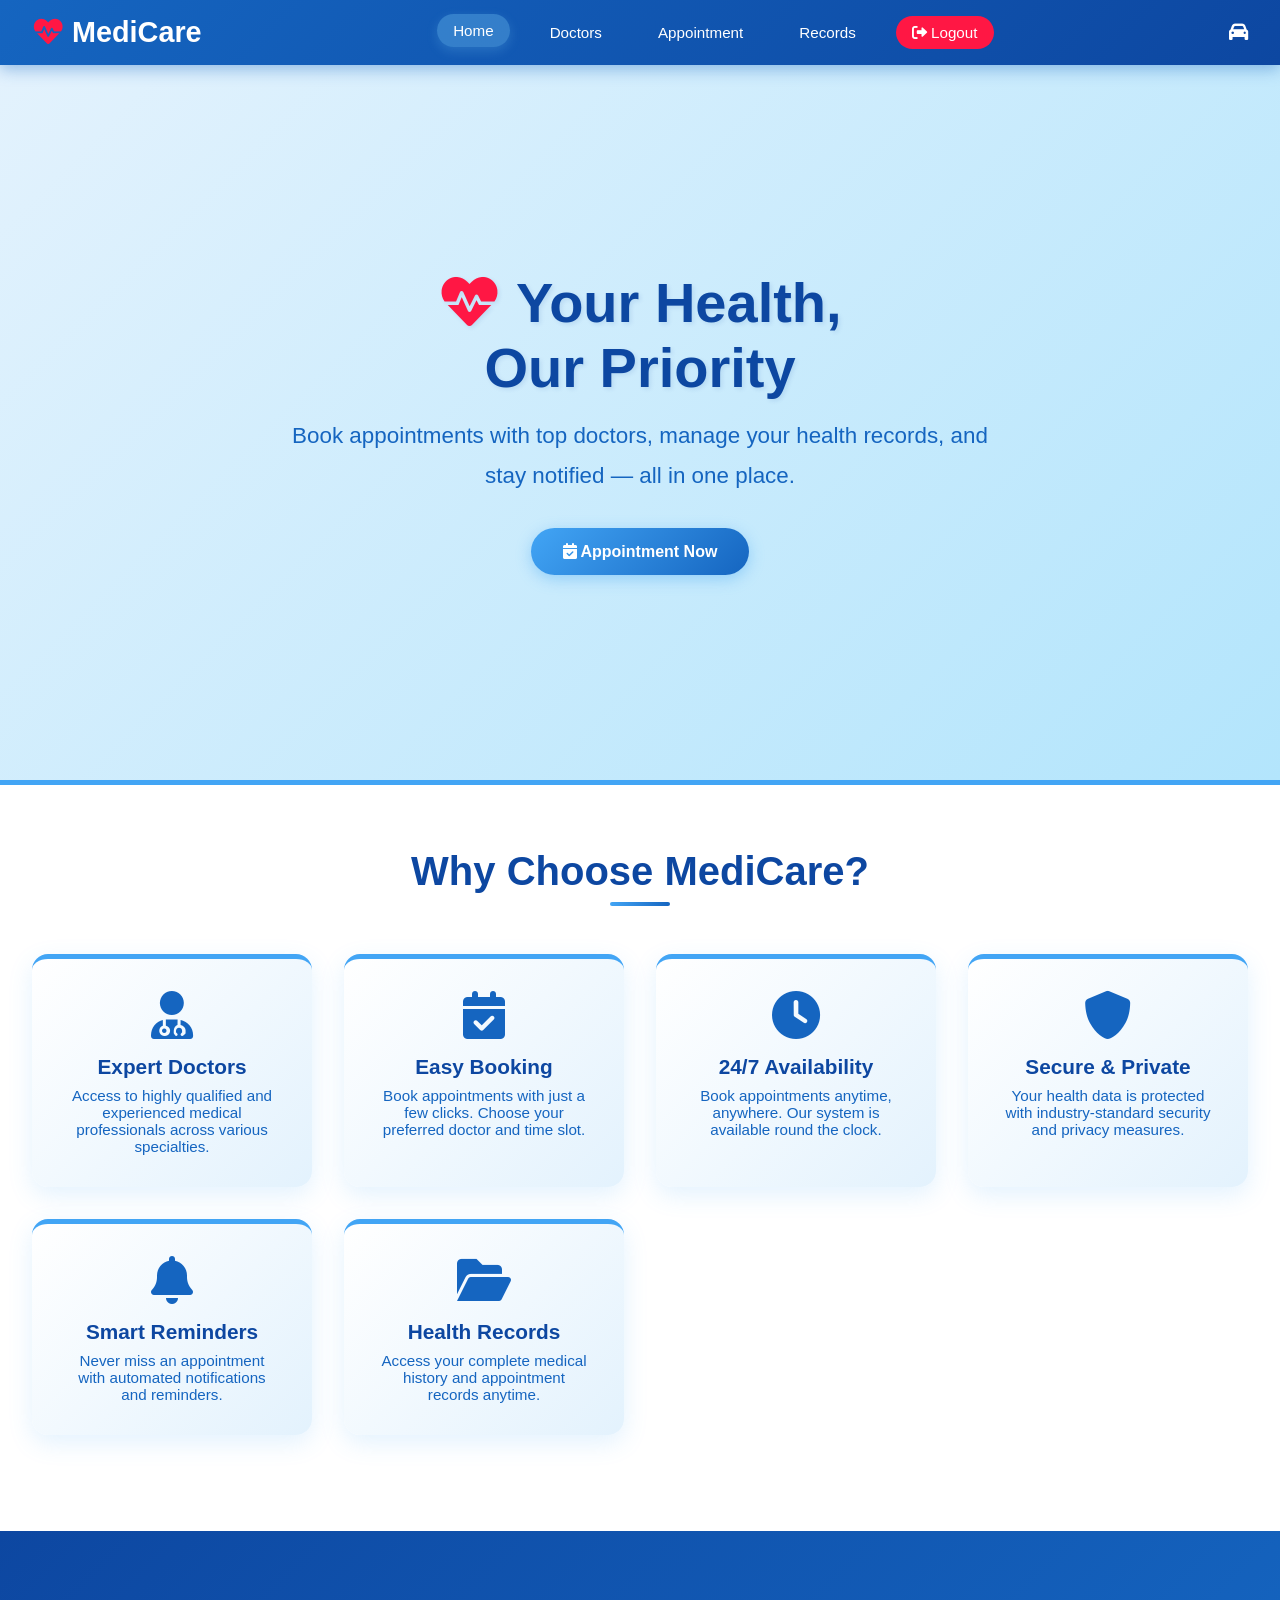
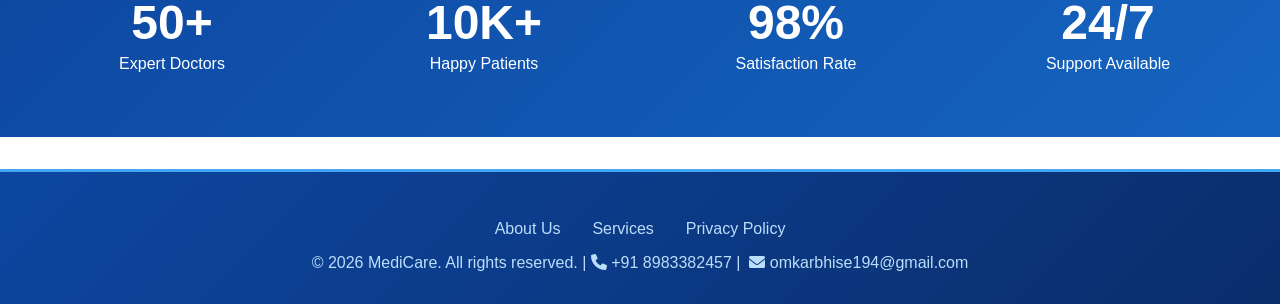
==== index.html @ a485c049 "Initial commit - MediCare project" ====
<!DOCTYPE html>
<html lang="en">
<head>
    <meta charset="UTF-8" />
    <meta name="viewport" content="width=device-width, initial-scale=1.0" />
    <title>MediCare - Your Health, Our Priority</title>

    <!-- Font Awesome Icons -->
    <link rel="stylesheet" href="https://cdnjs.cloudflare.com/ajax/libs/font-awesome/6.0.0-beta3/css/all.min.css" />

    <!-- CSS Path -->
    <link rel="stylesheet" href="css/style.css" />
</head>
<body class="home-page">

    <header>
        <div class="logo">
            <i class="fas fa-heartbeat"></i> MediCare
        </div>
        <nav>
            <a href="file:///D:/helatcare-project/frontend/index.html" class="active">Home</a>
            <a href="file:///D:/helatcare-project/frontend/doctor.html">Doctors</a>
            <a href="file:///D:/helatcare-project/frontend/boking%20from.html">Appointment</a>
            <a href="file:///D:/helatcare-project/frontend/records.html">Records</a>
            <a href="file:///D:/helatcare-project/frontend/login.html" class="logout-btn"><i class="fas fa-sign-out-alt"></i> Logout</a>
        </nav>
        <div class="nav-icons">
              
            </a>
            <a href="file:///D:/helatcare-project/frontend/ambulance.html">
                <i class="fas fa-car" title="Ambulance"></i>
            </a>
        </div>
    </header>

    <section class="hero">
        <h1><i class="fas fa-heartbeat"></i> Your Health, <br/>Our Priority</h1>
        <p>Book appointments with top doctors, manage your health records, and stay notified — all in one place.</p>
        <a href="doctor.html" class="btn"><i class="fas fa-calendar-check"></i> Appointment Now</a>
    </section>

    <section class="features-section">
        <h2 class="section-title">Why Choose MediCare?</h2>
        <div class="features-grid">
            <div class="feature-card">
                <i class="fas fa-user-md"></i>
                <h3>Expert Doctors</h3>
                <p>Access to highly qualified and experienced medical professionals across various specialties.</p>
            </div>
            <div class="feature-card">
                <i class="fas fa-calendar-check"></i>
                <h3>Easy Booking</h3>
                <p>Book appointments with just a few clicks. Choose your preferred doctor and time slot.</p>
            </div>
            <div class="feature-card">
                <i class="fas fa-clock"></i>
                <h3>24/7 Availability</h3>
                <p>Book appointments anytime, anywhere. Our system is available round the clock.</p>
            </div>
            <div class="feature-card">
                <i class="fas fa-shield-alt"></i>
                <h3>Secure & Private</h3>
                <p>Your health data is protected with industry-standard security and privacy measures.</p>
            </div>
            <div class="feature-card">
                <i class="fas fa-bell"></i>
                <h3>Smart Reminders</h3>
                <p>Never miss an appointment with automated notifications and reminders.</p>
            </div>
            <div class="feature-card">
                <i class="fas fa-folder-open"></i>
                <h3>Health Records</h3>
                <p>Access your complete medical history and appointment records anytime.</p>
            </div>
        </div>
    </section>

    <section class="stats-section">
        <div class="stats-grid">
            <div class="stat-item">
                <h3>50+</h3>
                <p>Expert Doctors</p>
            </div>
            <div class="stat-item">
                <h3>10K+</h3>
                <p>Happy Patients</p>
            </div>
            <div class="stat-item">
                <h3>98%</h3>
                <p>Satisfaction Rate</p>
            </div>
            <div class="stat-item">
                <h3>24/7</h3>
                <p>Support Available</p>
            </div>
        </div>
    </section>

    <footer>
        <div class="footer-links">
            <a href="file:///D:/helatcare-project/frontend/about%20us.html">About Us</a>
            <a href="file:///D:/helatcare-project/frontend/services.html">Services</a>
            <a href="file:///D:/helatcare-project/frontend/privacy.html">Privacy Policy</a>
        </div>
        <div>
            &copy; 2026 MediCare. All rights reserved. | 
            <i class="fas fa-phone"></i> +91 8983382457&nbsp;|&nbsp;
            <i class="fas fa-envelope"></i> omkarbhise194@gmail.com
        </div>
    </footer>

    <!-- JavaScript Path -->
    <script src="js/script.js"></script>
</body>
</html>
---- css/style.css ----
/* ========== CSS RESET & BASE ========== */
* {
    margin: 0;
    padding: 0;
    box-sizing: border-box;
}

body {
    font-family: 'Segoe UI', Tahoma, Geneva, Verdana, sans-serif;
    color: #0d47a1;
    min-height: 100vh;
    transition: background-color 0.4s ease;
}

a {
    text-decoration: none;
    color: inherit;
}

/* Home Page & General Background */
body.home-page {
    background: url("https://static.vecteezy.com/system/resources/thumbnails/023/639/130/small/molecular-structure-with-hospital-cross-for-medical-chemistry-and-science-concept-background-illustration-vector.jpg") no-repeat center center fixed;
    background-size: cover;
}

/* Login Page Initial Background */
body.login-page-body {
    display: flex;
    justify-content: center;
    align-items: center;
    background-color: #121212;
}

/* Light ON Background Effect */
body.login-page-body.light-on {
    background-color: #162521 !important;
}

/* ========== HEADER & NAV ========== */
header {
    background: linear-gradient(135deg, #1565c0 0%, #0d47a1 100%);
    color: #fff;
    padding: 1rem 2rem;
    display: flex;
    justify-content: space-between;
    align-items: center;
    flex-wrap: wrap;
    box-shadow: 0 4px 15px rgba(21, 101, 192, 0.4);
    position: sticky;
    top: 0;
    z-index: 100;
}

.logo {
    font-size: 1.8rem;
    font-weight: 700;
    display: flex;
    align-items: center;
    gap: 0.5rem;
}

.logo i {
    color: #ff1744;
    animation: heartbeat 1.5s ease-in-out infinite;
}

@keyframes heartbeat {
    0% { transform: scale(1); }
    14% { transform: scale(1.3); }
    28% { transform: scale(1); }
    42% { transform: scale(1.3); }
    56% { transform: scale(1); }
    100% { transform: scale(1); }
}

nav {
    display: flex;
    gap: 1.5rem;
    flex-wrap: wrap;
    align-items: center;
}

nav a {
    padding: 0.5rem 1rem;
    border-radius: 30px;
    transition: all 0.3s;
    font-weight: 500;
    font-size: 0.95rem;
    cursor: pointer;
}

nav a:hover,
nav a.active {
    background: rgba(129, 212, 250, 0.3);
    transform: translateY(-2px);
    box-shadow: 0 4px 12px rgba(129, 212, 250, 0.2);
}

.logout-btn {
    background: #ff1744;
    color: white !important;
}

.logout-btn:hover {
    background: #d50000 !important;
}

.nav-icons {
    display: flex;
    gap: 1.2rem;
    align-items: center;
}

.nav-icons i {
    font-size: 1.2rem;
    cursor: pointer;
    transition: all 0.3s;
}

.nav-icons i:hover {
    color: #81d4fa;
    transform: scale(1.2);
}

.profile-img {
    width: 25px;
    height: 25px;
    border-radius: 50%;
    object-fit: cover;
    cursor: pointer;
}

/* ========== HERO SECTION ========== */
.hero {
    background: linear-gradient(135deg, #e3f2fd 0%, #b3e5fc 100%);
    padding: 5rem 2rem;
    text-align: center;
    border-bottom: 5px solid #42a5f5;
    min-height: 80vh;
    display: flex;
    flex-direction: column;
    justify-content: center;
    align-items: center;
}

.hero h1 {
    font-size: 3.5rem;
    margin-bottom: 1rem;
    color: #0d47a1;
    text-shadow: 2px 2px 4px rgba(13, 71, 161, 0.1);
}

.hero h1 i {
    color: #ff1744;
    animation: heartbeat 1.5s ease-in-out infinite;
}

.hero p {
    font-size: 1.4rem;
    color: #1565c0;
    max-width: 700px;
    margin: 0 auto 2rem;
    line-height: 1.8;
}

/* ========== ENHANCED BUTTON ANIMATION ========== */
.btn {
    background: linear-gradient(135deg, #42a5f5 0%, #1565c0 100%);
    color: #fff;
    padding: 0.9rem 2rem;
    border-radius: 50px;
    font-weight: 600;
    border: none;
    font-size: 1rem;
    cursor: pointer;
    display: inline-block;
    position: relative;
    overflow: hidden;
    z-index: 1;
    transition: all 0.4s cubic-bezier(0.175, 0.885, 0.32, 1.275);
    box-shadow: 0 4px 15px rgba(66, 165, 245, 0.4);
}

/* Hover Effect: Scale Up & Lift */
.btn:hover {
    transform: translateY(-5px) scale(1.03);
    box-shadow: 0 10px 25px rgba(21, 101, 192, 0.5);
    color: #ffffff;
}

/* Shine / Light Sweep Effect */
.btn::before {
    content: '';
    position: absolute;
    top: 0;
    left: -100%;
    width: 100%;
    height: 100%;
    background: linear-gradient(
        120deg,
        transparent,
        rgba(255, 255, 255, 0.4),
        transparent
    );
    transition: all 0.6s ease-in-out;
    z-index: 2;
}

.btn:hover::before {
    left: 100%;
}

/* Click Active Pulse Effect */
.btn:active {
    transform: translateY(-1px) scale(0.98);
    box-shadow: 0 2px 10px rgba(21, 101, 192, 0.4);
}

/* ========== FEATURES & STATS ========== */
.features-section {
    padding: 4rem 2rem;
    max-width: 1300px;
    margin: 0 auto;
}

.section-title {
    text-align: center;
    font-size: 2.5rem;
    margin-bottom: 3rem;
    color: #0d47a1;
    position: relative;
}

.section-title::after {
    content: '';
    display: block;
    width: 60px;
    height: 4px;
    background: linear-gradient(90deg, #42a5f5, #1565c0);
    margin: 0.5rem auto;
    border-radius: 4px;
}

.features-grid {
    display: grid;
    grid-template-columns: repeat(auto-fit, minmax(280px, 1fr));
    gap: 2rem;
}

.feature-card {
    background: linear-gradient(135deg, #ffffff 0%, #e3f2fd 100%);
    border-radius: 16px;
    padding: 2rem;
    box-shadow: 0 8px 25px rgba(66, 165, 245, 0.15);
    text-align: center;
    transition: all 0.3s;
    border-top: 5px solid #42a5f5;
}

.feature-card:hover {
    transform: translateY(-10px);
    box-shadow: 0 20px 40px rgba(66, 165, 245, 0.25);
    border-top-color: #0d47a1;
}

.feature-card i {
    font-size: 3rem;
    color: #1565c0;
    margin-bottom: 1rem;
}

.feature-card h3 {
    font-size: 1.3rem;
    margin-bottom: 0.5rem;
    color: #0d47a1;
}

.feature-card p {
    color: #1565c0;
    font-size: 0.95rem;
}

/* Doctor Profile Images inside cards */
.doctor-img {
    width: 120px;
    height: 120px;
    object-fit: cover;
    border-radius: 50%;
    margin: 0 auto 15px auto;
    display: block;
    border: 3px solid #42a5f5;
}

.stats-section {
    background: linear-gradient(135deg, #0d47a1 0%, #1565c0 100%);
    padding: 4rem 2rem;
    margin: 2rem 0;
}

.stats-grid {
    max-width: 1300px;
    margin: 0 auto;
    display: grid;
    grid-template-columns: repeat(auto-fit, minmax(200px, 1fr));
    gap: 2rem;
    text-align: center;
}

.stat-item {
    color: #fff;
}

.stat-item h3 {
    font-size: 3rem;
    font-weight: 700;
    margin-bottom: 0.3rem;
}

/* ========== FOOTER ========== */
footer {
    background: linear-gradient(135deg, #0d47a1 0%, #0a2d6b 100%);
    color: #bbdefb;
    text-align: center;
    padding: 2rem;
    margin-top: 2rem;
    border-top: 3px solid #42a5f5;
}

.footer-links {
    display: flex;
    justify-content: center;
    gap: 2rem;
    flex-wrap: wrap;
    margin: 1rem 0;
}

/* ========== LOGIN & GREEN LAMP GLOW STYLES ========== */
.login-wrapper {
    display: flex;
    align-items: center;
    gap: 2.5rem;
    position: relative;
    flex-wrap: wrap;
    justify-content: center;
    padding: 20px;
}

.lamp-container {
    position: relative;
    display: flex;
    justify-content: center;
    align-items: center;
}

.lamp-svg {
    z-index: 2;
    overflow: visible;
    cursor: pointer;
}

.pull-cord {
    cursor: pointer;
}

.pull-cord:hover #cordBall {
    fill: #ff4757;
}

/* Green Glow Element */
.lamp-glow {
    position: absolute;
    top: 70px;
    left: 50%;
    transform: translateX(-50%);
    width: 0px;
    height: 0px;
    background: radial-gradient(circle, rgba(46, 204, 113, 0.65) 0%, rgba(46, 204, 113, 0.15) 50%, rgba(0,0,0,0) 75%);
    border-radius: 50%;
    transition: width 0.4s ease, height 0.4s ease, opacity 0.4s ease;
    opacity: 0;
    pointer-events: none;
    z-index: 1;
}

body.login-page-body.light-on .lamp-glow {
    width: 450px;
    height: 450px;
    opacity: 1;
}

.login-card {
    background: #1e1e1e;
    padding: 2.2rem 2rem;
    border-radius: 16px;
    width: 340px;
    box-shadow: 0 10px 30px rgba(0,0,0,0.5);
    border: 1px solid #2d2d2d;
    transition: all 0.4s ease;
    z-index: 2;
}

body.login-page-body.light-on .login-card {
    background: #1e2d27;
    border-color: #2ecc71;
    box-shadow: 0 0 25px rgba(46, 204, 113, 0.3);
}

.login-card h2 {
    color: #ffffff;
    margin-bottom: 1.5rem;
    font-size: 1.6rem;
    text-align: center;
}

.input-field {
    margin-bottom: 1.2rem;
}

.input-field label {
    display: block;
    color: #a4b0be;
    font-size: 0.85rem;
    margin-bottom: 0.4rem;
}

.input-field input {
    width: 100%;
    padding: 10px 12px;
    border-radius: 8px;
    border: 1px solid #333;
    background: #2b2b2b;
    color: #fff;
    outline: none;
    transition: border 0.3s;
}

.input-field input:focus {
    border-color: #2ecc71;
}

.role-selector {
    display: flex;
    justify-content: space-around;
    color: #ccc;
    font-size: 0.85rem;
    margin-bottom: 1.2rem;
    background: rgba(255, 255, 255, 0.05);
    padding: 8px;
    border-radius: 6px;
}

.role-selector label {
    cursor: pointer;
}

.login-btn {
    width: 100%;
    padding: 12px;
    border: none;
    border-radius: 8px;
    background: #e74c3c;
    color: white;
    font-weight: bold;
    font-size: 1rem;
    cursor: pointer;
    transition: transform 0.1s, background 0.3s;
}

body.login-page-body.light-on .login-btn {
    background: #2ecc71;
}

.error-msg {
    color: #ff4757;
    font-size: 0.85rem;
    margin-bottom: 0.8rem;
    min-height: 18px;
    text-align: center;
}

.form-footer {
    margin-top: 1.2rem;
    text-align: center;
}

.forgot-link {
    color: #888;
    font-size: 0.8rem;
}

.forgot-link:hover {
    color: #2ecc71;
}

/* RESPONSIVE */
@media (max-width: 768px) {
    header { flex-direction: column; gap: 0.5rem; text-align: center; padding: 1rem; }
    nav { justify-content: center; gap: 0.5rem; }
    .hero { padding: 3rem 1rem; min-height: 60vh; }
    .hero h1 { font-size: 2.2rem; }
    .stats-grid { grid-template-columns: repeat(2, 1fr); }
}
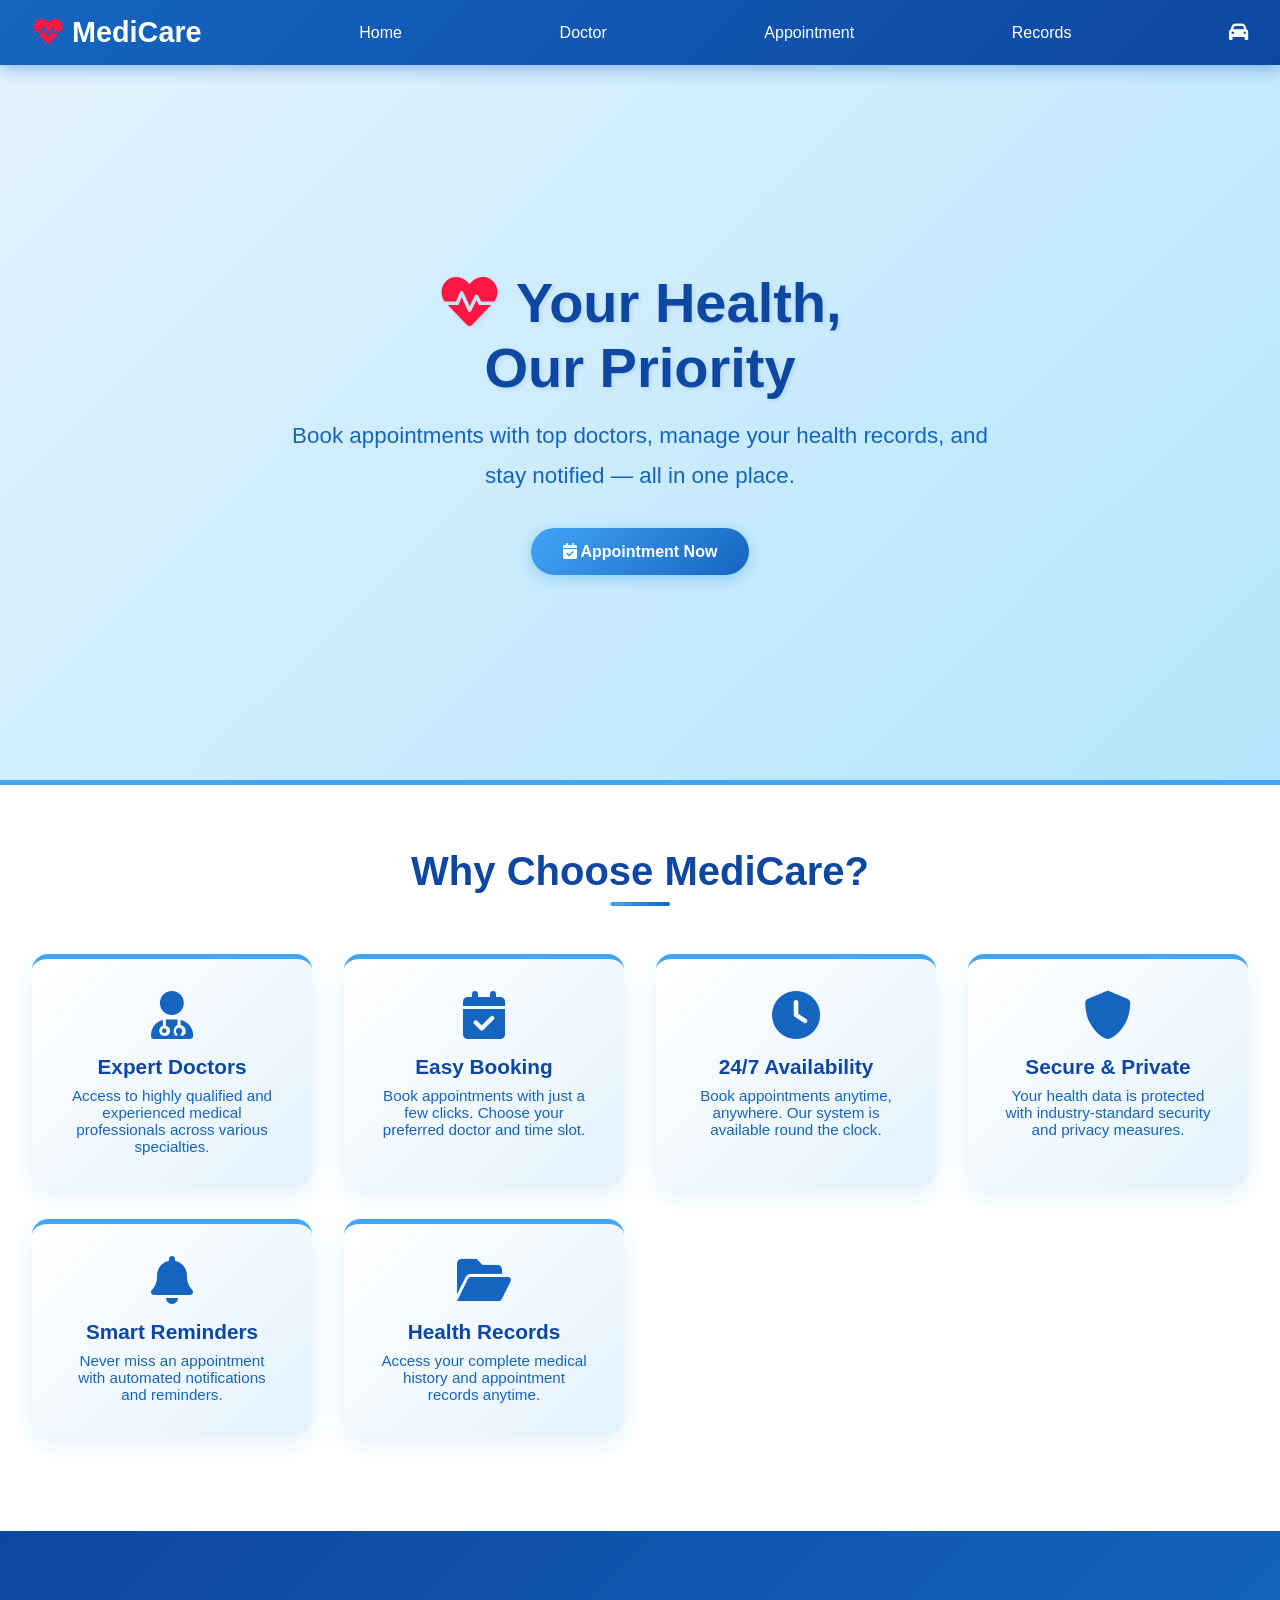
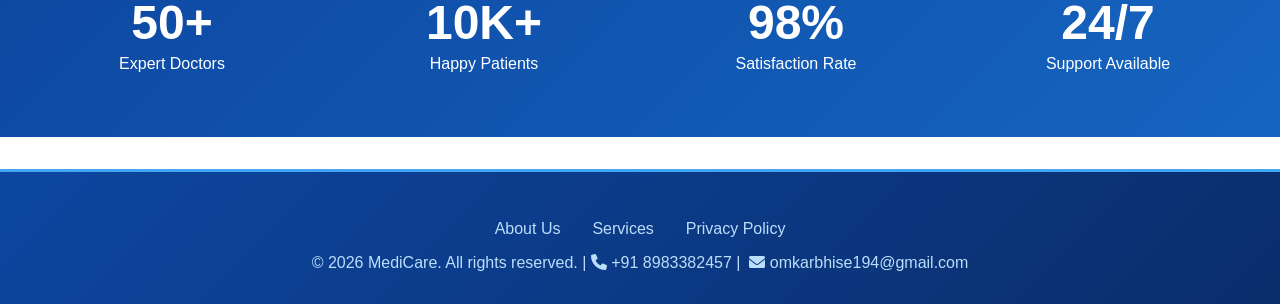
==== commit 71897cc6: "Fixed navigation button links" ====
--- a/index.html
+++ b/index.html
@@ -17,17 +17,15 @@
         <div class="logo">
             <i class="fas fa-heartbeat"></i> MediCare
         </div>
-        <nav>
-            <a href="file:///D:/helatcare-project/frontend/index.html" class="active">Home</a>
-            <a href="file:///D:/helatcare-project/frontend/doctor.html">Doctors</a>
-            <a href="file:///D:/helatcare-project/frontend/boking%20from.html">Appointment</a>
-            <a href="file:///D:/helatcare-project/frontend/records.html">Records</a>
-            <a href="file:///D:/helatcare-project/frontend/login.html" class="logout-btn"><i class="fas fa-sign-out-alt"></i> Logout</a>
-        </nav>
+       <!-- Exact file names se match karein -->
+<a href="index.html">Home</a>
+<a href="doctor.html">Doctor</a>
+<a href="booking.html">Appointment</a>
+<a href="records.html">Records</a>
         <div class="nav-icons">
               
             </a>
-            <a href="file:///D:/helatcare-project/frontend/ambulance.html">
+            <a href="ambulance.html">
                 <i class="fas fa-car" title="Ambulance"></i>
             </a>
         </div>
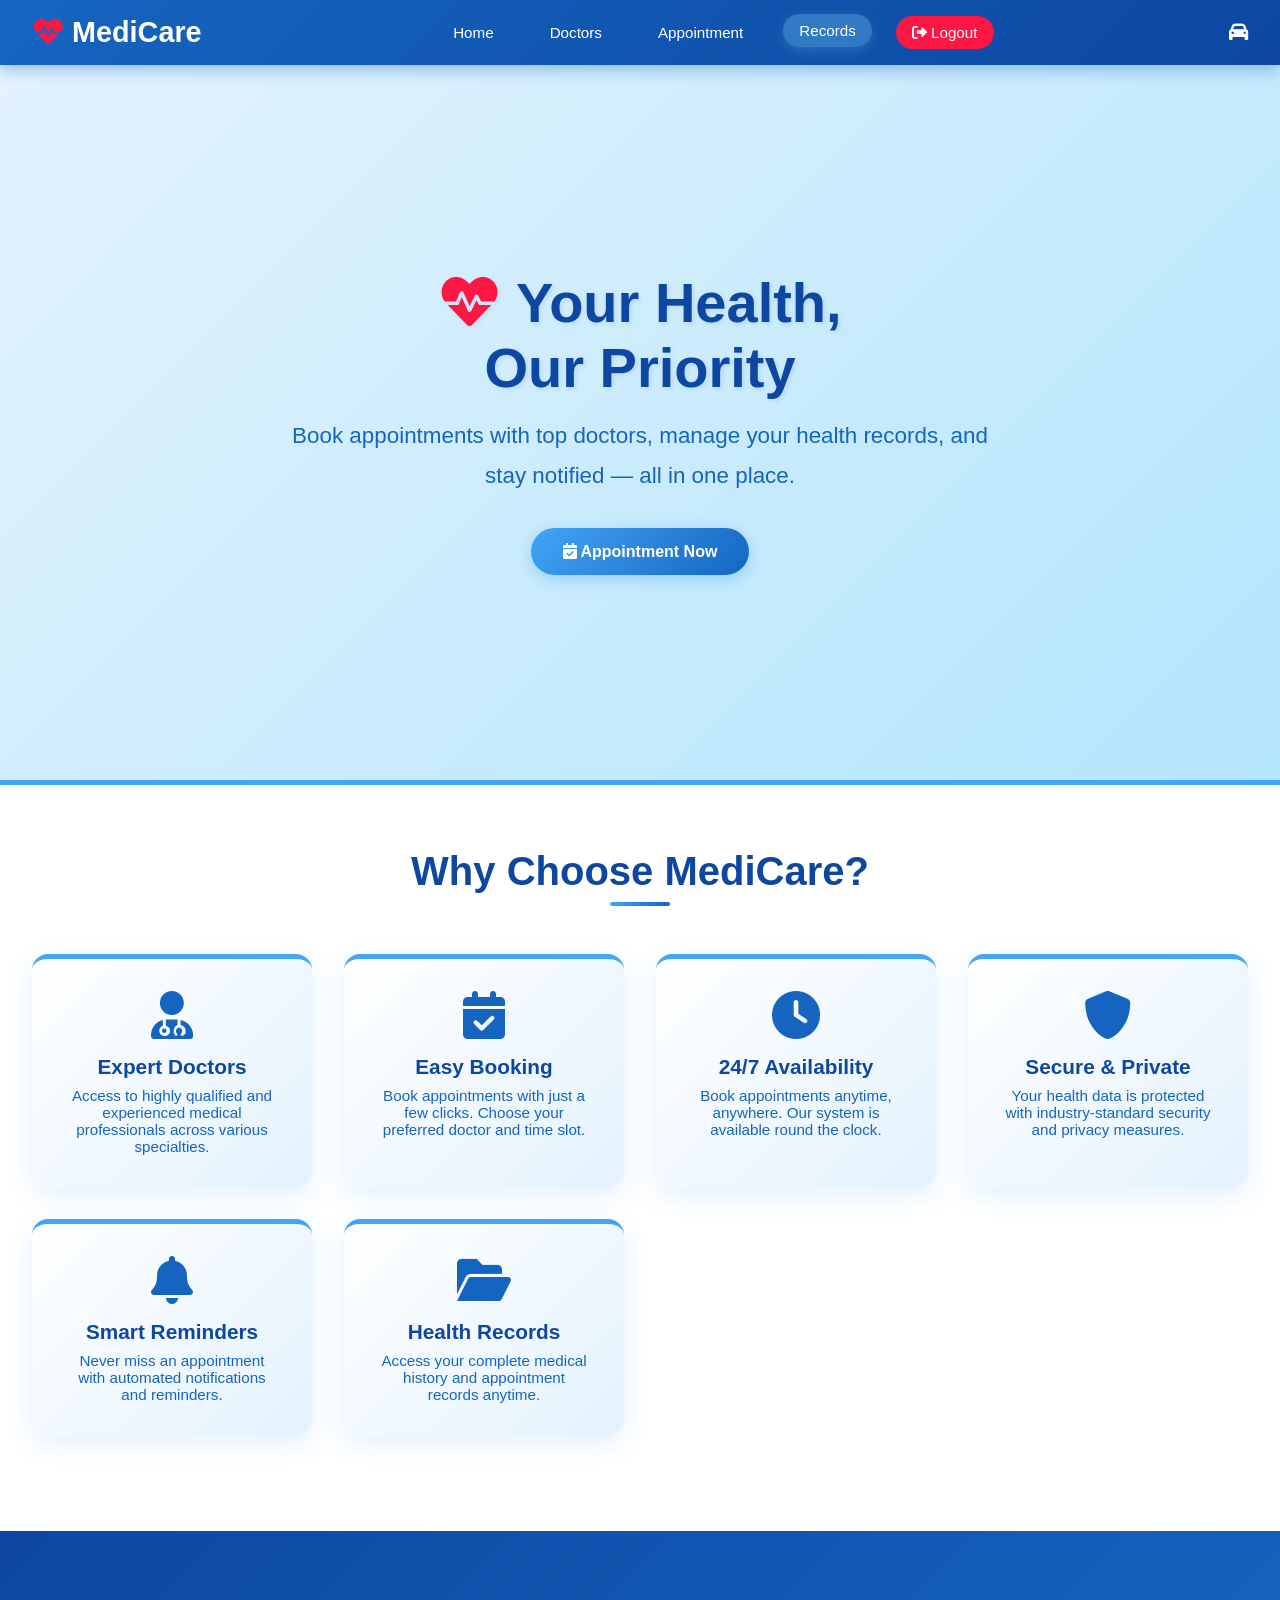
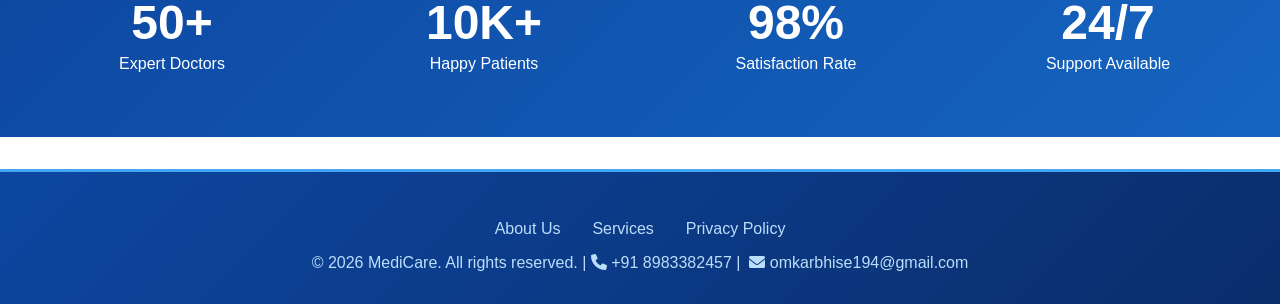
==== commit 53c0b6b8: "Fixed navigation button links" ====
--- a/index.html
+++ b/index.html
@@ -17,11 +17,13 @@
         <div class="logo">
             <i class="fas fa-heartbeat"></i> MediCare
         </div>
-       <!-- Exact file names se match karein -->
-<a href="index.html">Home</a>
-<a href="doctor.html">Doctor</a>
-<a href="booking.html">Appointment</a>
-<a href="records.html">Records</a>
+      <nav>
+            <a href="index.html">Home</a>
+            <a href="doctor.html">Doctors</a>
+            <a href="appointment.html">Appointment</a>
+            <a href="records.html" class="active">Records</a>
+            <a href="login.html" class="logout-btn"><i class="fas fa-sign-out-alt"></i> Logout</a>
+        </nav>
         <div class="nav-icons">
               
             </a>
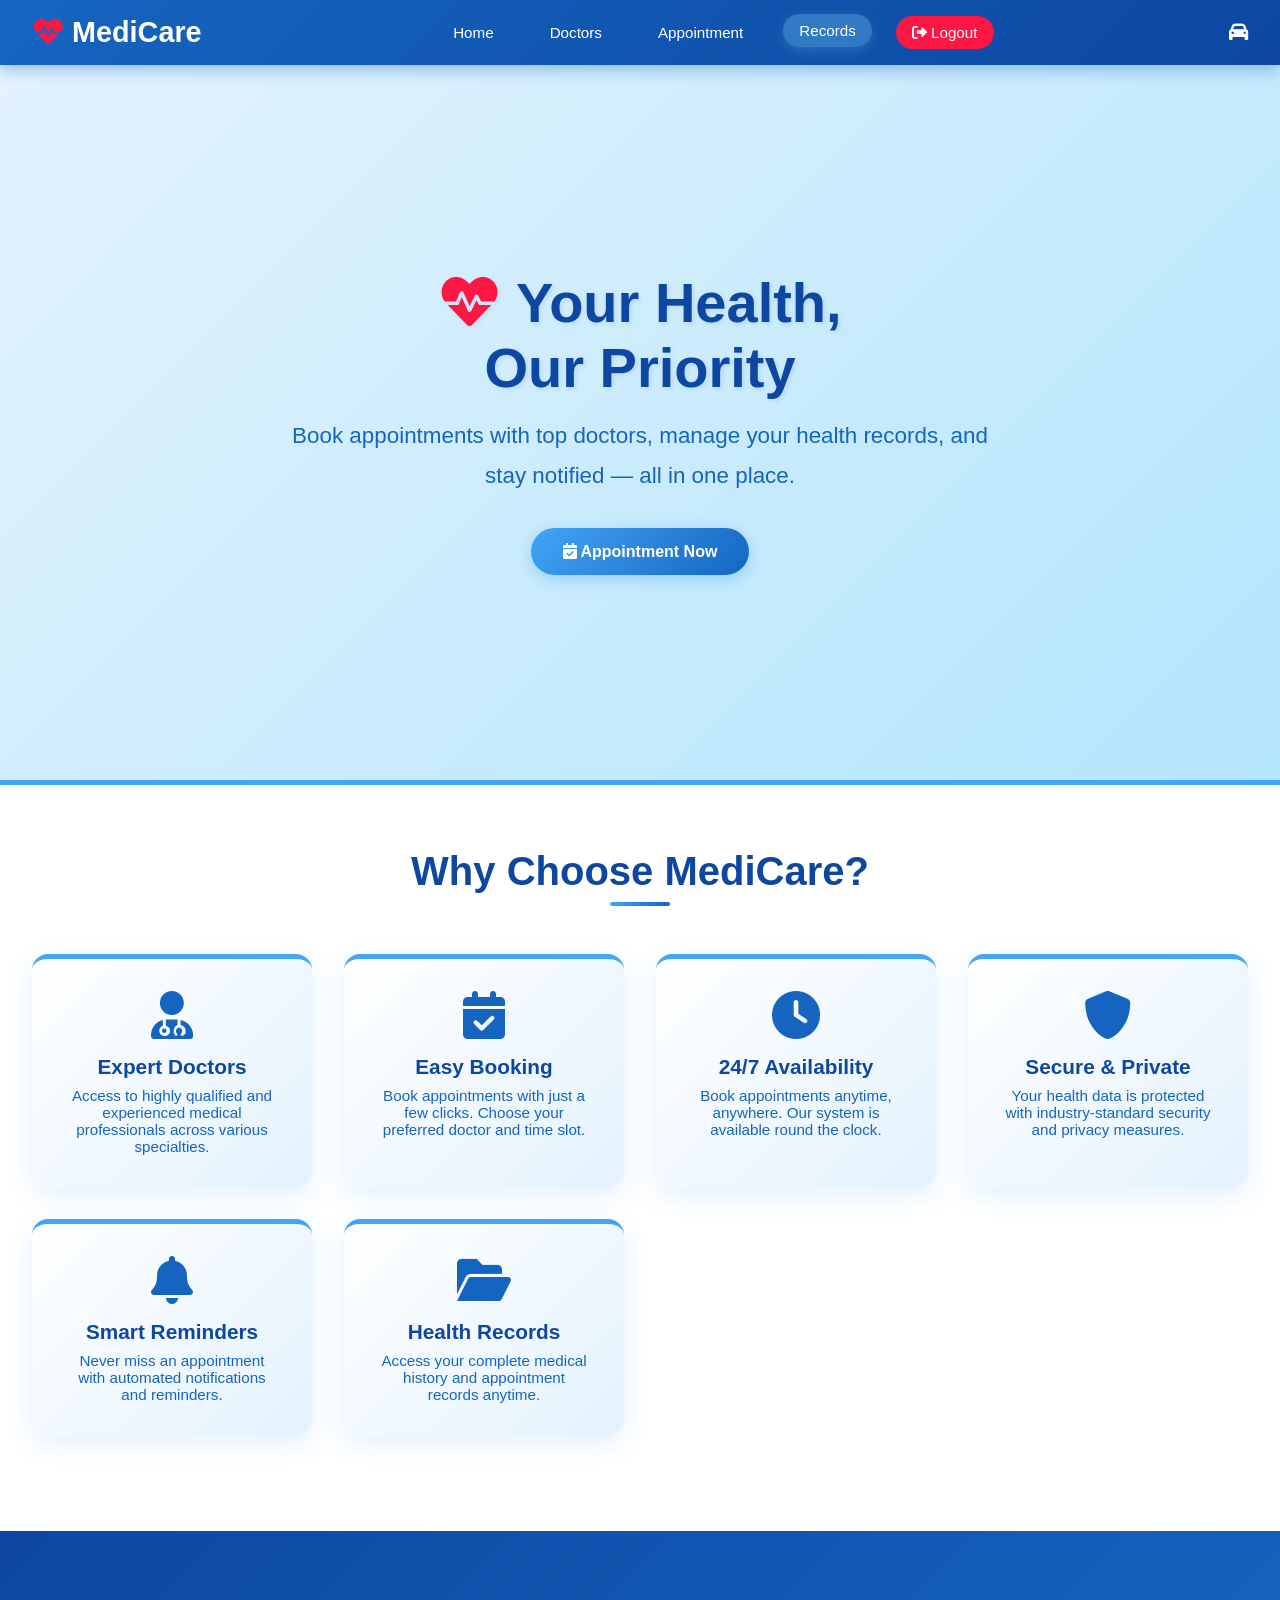
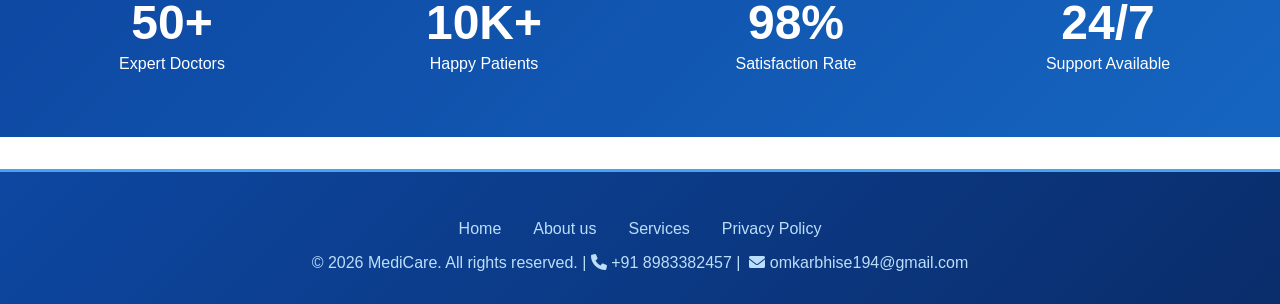
==== commit d3ed9ff0: "Fixed navigation button links" ====
--- a/index.html
+++ b/index.html
@@ -98,9 +98,10 @@
 
     <footer>
         <div class="footer-links">
-            <a href="file:///D:/helatcare-project/frontend/about%20us.html">About Us</a>
-            <a href="file:///D:/helatcare-project/frontend/services.html">Services</a>
-            <a href="file:///D:/helatcare-project/frontend/privacy.html">Privacy Policy</a>
+            <a href="index.html">Home</a>
+            <a href="about us.html">About us</a>
+            <a href="services.html">Services</a>
+            <a href="privacy.html" class="active">Privacy Policy</a>
         </div>
         <div>
             &copy; 2026 MediCare. All rights reserved. | 
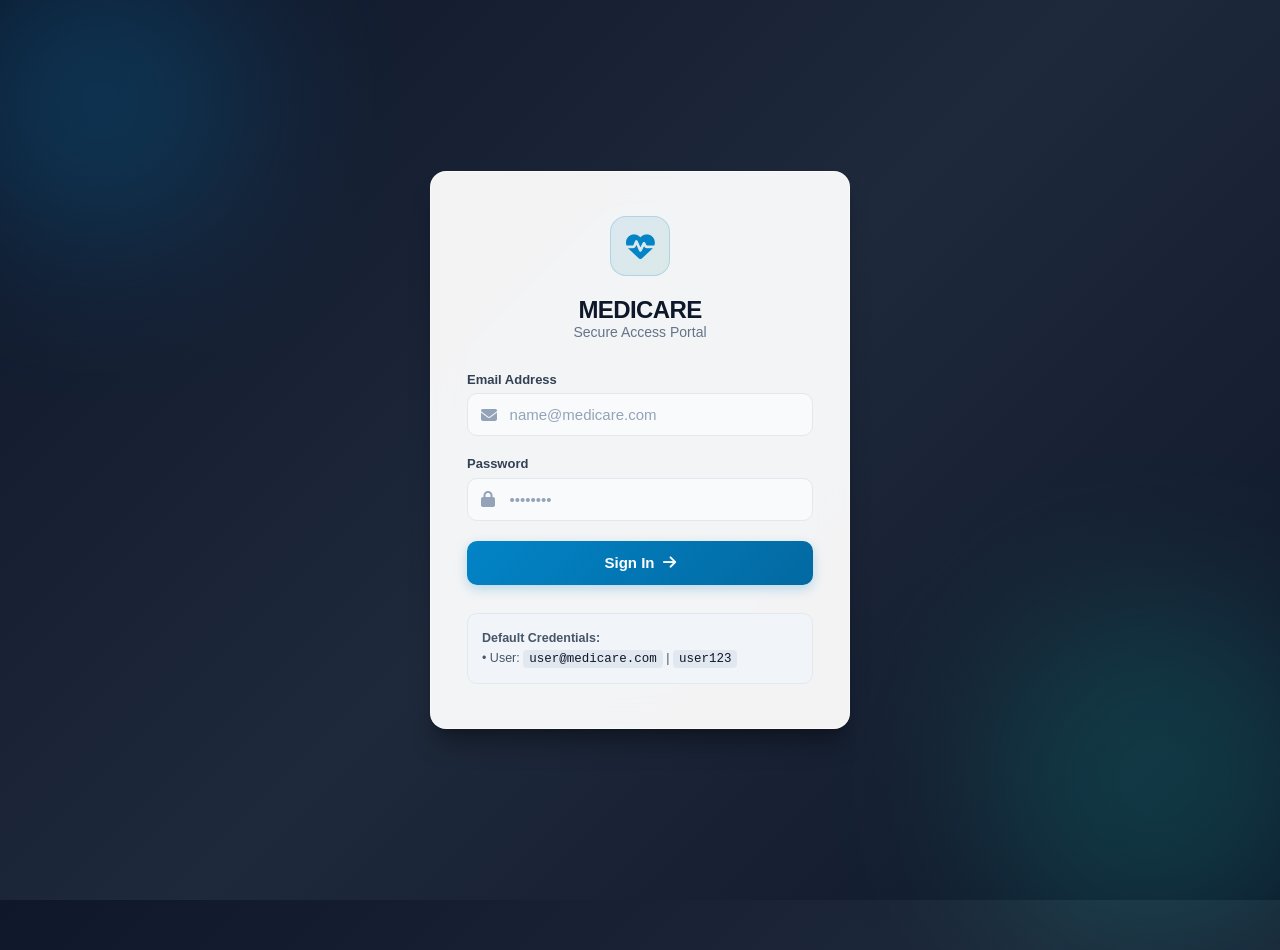
==== commit 1d295a52: "Fixed navigation button links" ====
--- a/index.html
+++ b/index.html
@@ -1,116 +1,333 @@
 <!DOCTYPE html>
 <html lang="en">
 <head>
-    <meta charset="UTF-8" />
-    <meta name="viewport" content="width=device-width, initial-scale=1.0" />
-    <title>MediCare - Your Health, Our Priority</title>
-
-    <!-- Font Awesome Icons -->
-    <link rel="stylesheet" href="https://cdnjs.cloudflare.com/ajax/libs/font-awesome/6.0.0-beta3/css/all.min.css" />
-
-    <!-- CSS Path -->
-    <link rel="stylesheet" href="css/style.css" />
+    <meta charset="UTF-8">
+    <meta name="viewport" content="width=device-width, initial-scale=1.0">
+    <title>Medicare Portal - Login</title>
+    <!-- Google Font & FontAwesome Icons -->
+    <link rel="stylesheet" href="https://fonts.googleapis.com/css2?family=Inter:wght@300;400;500;600;700&display=swap">
+    <link rel="stylesheet" href="https://cdnjs.cloudflare.com/ajax/libs/font-awesome/6.4.0/css/all.min.css">
+    
+    <style>
+        :root {
+            --primary: #0284c7;
+            --primary-hover: #0369a1;
+            --accent: #06b6d4;
+            --bg-gradient: linear-gradient(135deg, #0f172a 0%, #1e293b 50%, #0f172a 100%);
+            --card-bg: rgba(255, 255, 255, 0.95);
+            --text-main: #0f172a;
+            --text-muted: #64748b;
+            --border-color: #e2e8f0;
+            --radius: 16px;
+            --shadow: 0 20px 25px -5px rgba(0, 0, 0, 0.3), 0 8px 10px -6px rgba(0, 0, 0, 0.2);
+        }
+
+        * {
+            margin: 0;
+            padding: 0;
+            box-sizing: border-box;
+            font-family: 'Inter', -apple-system, BlinkMacSystemFont, sans-serif;
+        }
+
+        body {
+            background: var(--bg-gradient);
+            min-height: 100vh;
+            display: flex;
+            align-items: center;
+            justify-content: center;
+            padding: 1.5rem;
+            position: relative;
+            overflow: hidden;
+        }
+
+        /* Glowing Background Accents */
+        body::before, body::after {
+            content: '';
+            position: absolute;
+            border-radius: 50%;
+            filter: blur(80px);
+            z-index: 1;
+            opacity: 0.25;
+        }
+
+        body::before {
+            width: 300px;
+            height: 300px;
+            background: #0284c7;
+            top: -50px;
+            left: -50px;
+        }
+
+        body::after {
+            width: 350px;
+            height: 350px;
+            background: #0d9488;
+            bottom: -50px;
+            right: -50px;
+        }
+
+        /* Login Card Container */
+        .login-card {
+            background: var(--card-bg);
+            backdrop-filter: blur(16px);
+            -webkit-backdrop-filter: blur(16px);
+            border: 1px solid rgba(255, 255, 255, 0.6);
+            border-radius: var(--radius);
+            padding: 2.75rem 2.25rem;
+            width: 100%;
+            max-width: 420px;
+            box-shadow: var(--shadow);
+            z-index: 2;
+            animation: fadeInScale 0.6s cubic-bezier(0.16, 1, 0.3, 1);
+        }
+
+        @keyframes fadeInScale {
+            from {
+                opacity: 0;
+                transform: scale(0.95) translateY(10px);
+            }
+            to {
+                opacity: 1;
+                transform: scale(1) translateY(0);
+            }
+        }
+
+        /* Logo & Branding */
+        .logo-container {
+            width: 60px;
+            height: 60px;
+            background: linear-gradient(135deg, rgba(2, 132, 199, 0.1) 0%, rgba(13, 148, 136, 0.1) 100%);
+            border-radius: 16px;
+            display: flex;
+            align-items: center;
+            justify-content: center;
+            margin: 0 auto 1.25rem auto;
+            border: 1px solid rgba(2, 132, 199, 0.2);
+        }
+
+        .heart-logo {
+            font-size: 1.8rem;
+            color: var(--primary);
+            animation: smoothPulse 2s infinite ease-in-out;
+        }
+
+        @keyframes smoothPulse {
+            0%, 100% { transform: scale(1); opacity: 1; }
+            50% { transform: scale(1.1); opacity: 0.85; }
+        }
+
+        .brand-title {
+            color: var(--text-main);
+            font-size: 1.5rem;
+            font-weight: 700;
+            text-align: center;
+            letter-spacing: -0.025em;
+        }
+
+        .brand-subtitle {
+            color: var(--text-muted);
+            font-size: 0.875rem;
+            text-align: center;
+            margin-bottom: 2rem;
+        }
+
+        /* Form Inputs */
+        .form-group {
+            margin-bottom: 1.25rem;
+        }
+
+        .form-group label {
+            display: block;
+            font-size: 0.8125rem;
+            font-weight: 600;
+            color: #334155;
+            margin-bottom: 0.4rem;
+        }
+
+        .input-wrapper {
+            position: relative;
+            display: flex;
+            align-items: center;
+        }
+
+        .input-wrapper i {
+            position: absolute;
+            left: 14px;
+            color: #94a3b8;
+            font-size: 1rem;
+            transition: color 0.2s ease;
+        }
+
+        .form-group input {
+            width: 100%;
+            padding: 0.75rem 1rem 0.75rem 2.6rem;
+            font-size: 0.9375rem;
+            color: var(--text-main);
+            background: #f8fafc;
+            border: 1.5px solid var(--border-color);
+            border-radius: 10px;
+            outline: none;
+            transition: all 0.2s ease-in-out;
+        }
+
+        .form-group input::placeholder {
+            color: #94a3b8;
+        }
+
+        .form-group input:focus {
+            background: #ffffff;
+            border-color: var(--primary);
+            box-shadow: 0 0 0 4px rgba(2, 132, 199, 0.12);
+        }
+
+        /* Submit Button */
+        .login-btn {
+            width: 100%;
+            padding: 0.85rem;
+            margin-top: 0.75rem;
+            background: linear-gradient(135deg, var(--primary) 0%, #0369a1 100%);
+            color: #ffffff;
+            border: none;
+            border-radius: 10px;
+            font-size: 0.9375rem;
+            font-weight: 600;
+            cursor: pointer;
+            display: flex;
+            align-items: center;
+            justify-content: center;
+            gap: 8px;
+            box-shadow: 0 4px 12px rgba(2, 132, 199, 0.25);
+            transition: all 0.2s ease-in-out;
+        }
+
+        .login-btn:hover {
+            background: linear-gradient(135deg, #0369a1 0%, #075985 100%);
+            box-shadow: 0 6px 16px rgba(2, 132, 199, 0.35);
+            transform: translateY(-1px);
+        }
+
+        .login-btn:active {
+            transform: translateY(0);
+        }
+
+        /* Error Alert Box */
+        .error-msg {
+            background: #fef2f2;
+            border: 1px solid #fecaca;
+            color: #dc2626;
+            padding: 0.75rem;
+            border-radius: 8px;
+            font-size: 0.8125rem;
+            font-weight: 500;
+            margin-bottom: 1.25rem;
+            display: none;
+            text-align: left;
+        }
+
+        /* Credentials Info */
+        .credentials-info {
+            margin-top: 1.75rem;
+            padding: 0.875rem;
+            background: #f1f5f9;
+            border-radius: 10px;
+            border: 1px solid #e2e8f0;
+            font-size: 0.78125rem;
+            color: #475569;
+            text-align: left;
+            line-height: 1.6;
+        }
+
+        .credentials-info code {
+            font-family: monospace;
+            background: #e2e8f0;
+            padding: 2px 6px;
+            border-radius: 4px;
+            color: #0f172a;
+        }
+    </style>
 </head>
-<body class="home-page">
-
-    <header>
-        <div class="logo">
-            <i class="fas fa-heartbeat"></i> MediCare
+<body>
+
+    <div class="login-card">
+        <div class="logo-container">
+            <i class="fas fa-heart-pulse heart-logo"></i>
         </div>
-      <nav>
-            <a href="index.html">Home</a>
-            <a href="doctor.html">Doctors</a>
-            <a href="appointment.html">Appointment</a>
-            <a href="records.html" class="active">Records</a>
-            <a href="login.html" class="logout-btn"><i class="fas fa-sign-out-alt"></i> Logout</a>
-        </nav>
-        <div class="nav-icons">
-              
-            </a>
-            <a href="ambulance.html">
-                <i class="fas fa-car" title="Ambulance"></i>
-            </a>
+
+        <h2 class="brand-title">MEDICARE</h2>
+        <p class="brand-subtitle">Secure Access Portal</p>
+
+        <div id="errorMsg" class="error-msg"></div>
+
+        <form id="loginForm">
+            <div class="form-group">
+                <label for="email">Email Address</label>
+                <div class="input-wrapper">
+                    <i class="fas fa-envelope"></i>
+                    <input type="email" id="email" placeholder="name@medicare.com" required autocomplete="off">
+                </div>
+            </div>
+
+            <div class="form-group">
+                <label for="password">Password</label>
+                <div class="input-wrapper">
+                    <i class="fas fa-lock"></i>
+                    <input type="password" id="password" placeholder="••••••••" required>
+                </div>
+            </div>
+
+            <button type="submit" class="login-btn">
+                <span>Sign In</span>
+                <i class="fas fa-arrow-right"></i>
+            </button>
+        </form>
+        <div class="credentials-info">
+            <strong>Default Credentials:</strong><br>
+            • User: <code>user@medicare.com</code> | <code>user123</code>
         </div>
-    </header>
-
-    <section class="hero">
-        <h1><i class="fas fa-heartbeat"></i> Your Health, <br/>Our Priority</h1>
-        <p>Book appointments with top doctors, manage your health records, and stay notified — all in one place.</p>
-        <a href="doctor.html" class="btn"><i class="fas fa-calendar-check"></i> Appointment Now</a>
-    </section>
-
-    <section class="features-section">
-        <h2 class="section-title">Why Choose MediCare?</h2>
-        <div class="features-grid">
-            <div class="feature-card">
-                <i class="fas fa-user-md"></i>
-                <h3>Expert Doctors</h3>
-                <p>Access to highly qualified and experienced medical professionals across various specialties.</p>
-            </div>
-            <div class="feature-card">
-                <i class="fas fa-calendar-check"></i>
-                <h3>Easy Booking</h3>
-                <p>Book appointments with just a few clicks. Choose your preferred doctor and time slot.</p>
-            </div>
-            <div class="feature-card">
-                <i class="fas fa-clock"></i>
-                <h3>24/7 Availability</h3>
-                <p>Book appointments anytime, anywhere. Our system is available round the clock.</p>
-            </div>
-            <div class="feature-card">
-                <i class="fas fa-shield-alt"></i>
-                <h3>Secure & Private</h3>
-                <p>Your health data is protected with industry-standard security and privacy measures.</p>
-            </div>
-            <div class="feature-card">
-                <i class="fas fa-bell"></i>
-                <h3>Smart Reminders</h3>
-                <p>Never miss an appointment with automated notifications and reminders.</p>
-            </div>
-            <div class="feature-card">
-                <i class="fas fa-folder-open"></i>
-                <h3>Health Records</h3>
-                <p>Access your complete medical history and appointment records anytime.</p>
-            </div>
-        </div>
-    </section>
-
-    <section class="stats-section">
-        <div class="stats-grid">
-            <div class="stat-item">
-                <h3>50+</h3>
-                <p>Expert Doctors</p>
-            </div>
-            <div class="stat-item">
-                <h3>10K+</h3>
-                <p>Happy Patients</p>
-            </div>
-            <div class="stat-item">
-                <h3>98%</h3>
-                <p>Satisfaction Rate</p>
-            </div>
-            <div class="stat-item">
-                <h3>24/7</h3>
-                <p>Support Available</p>
-            </div>
-        </div>
-    </section>
-
-    <footer>
-        <div class="footer-links">
-            <a href="index.html">Home</a>
-            <a href="about us.html">About us</a>
-            <a href="services.html">Services</a>
-            <a href="privacy.html" class="active">Privacy Policy</a>
-        </div>
-        <div>
-            &copy; 2026 MediCare. All rights reserved. | 
-            <i class="fas fa-phone"></i> +91 8983382457&nbsp;|&nbsp;
-            <i class="fas fa-envelope"></i> omkarbhise194@gmail.com
-        </div>
-    </footer>
-
-    <!-- JavaScript Path -->
-    <script src="js/script.js"></script>
+    </div>
+
+    <script>
+        document.getElementById('loginForm').addEventListener('submit', async function(e) {
+            e.preventDefault();
+
+            const email = document.getElementById('email').value;
+            const password = document.getElementById('password').value;
+            const errorMsg = document.getElementById('errorMsg');
+
+            errorMsg.style.display = 'none';
+
+            try {
+                // Backend API call
+                const response = await fetch('http://localhost:5000/api/login', {
+                    method: 'POST',
+                    headers: { 'Content-Type': 'application/json' },
+                    body: JSON.stringify({ email, password })
+                });
+
+                const data = await response.json();
+
+                if (!response.ok) {
+                    throw new Error(data.error || 'Login failed');
+                }
+
+                // Save user details
+                localStorage.setItem('token', data.token);
+                localStorage.setItem('userRole', data.role);
+                localStorage.setItem('userEmail', data.email);
+
+                // Safe Redirects based on role
+                if (data.role === 'admin') {
+                    window.location.href = 'Admin page.html';
+                } else {
+                    window.location.href = 'home.html';
+                }
+
+            } catch (err) {
+                // If backend is not available on live Vercel deployment, redirect to home.html as fallback
+                console.warn("Backend not reached, navigating to home page:", err);
+                window.location.href = 'home.html';
+            }
+        });
+    </script>
 </body>
 </html>
